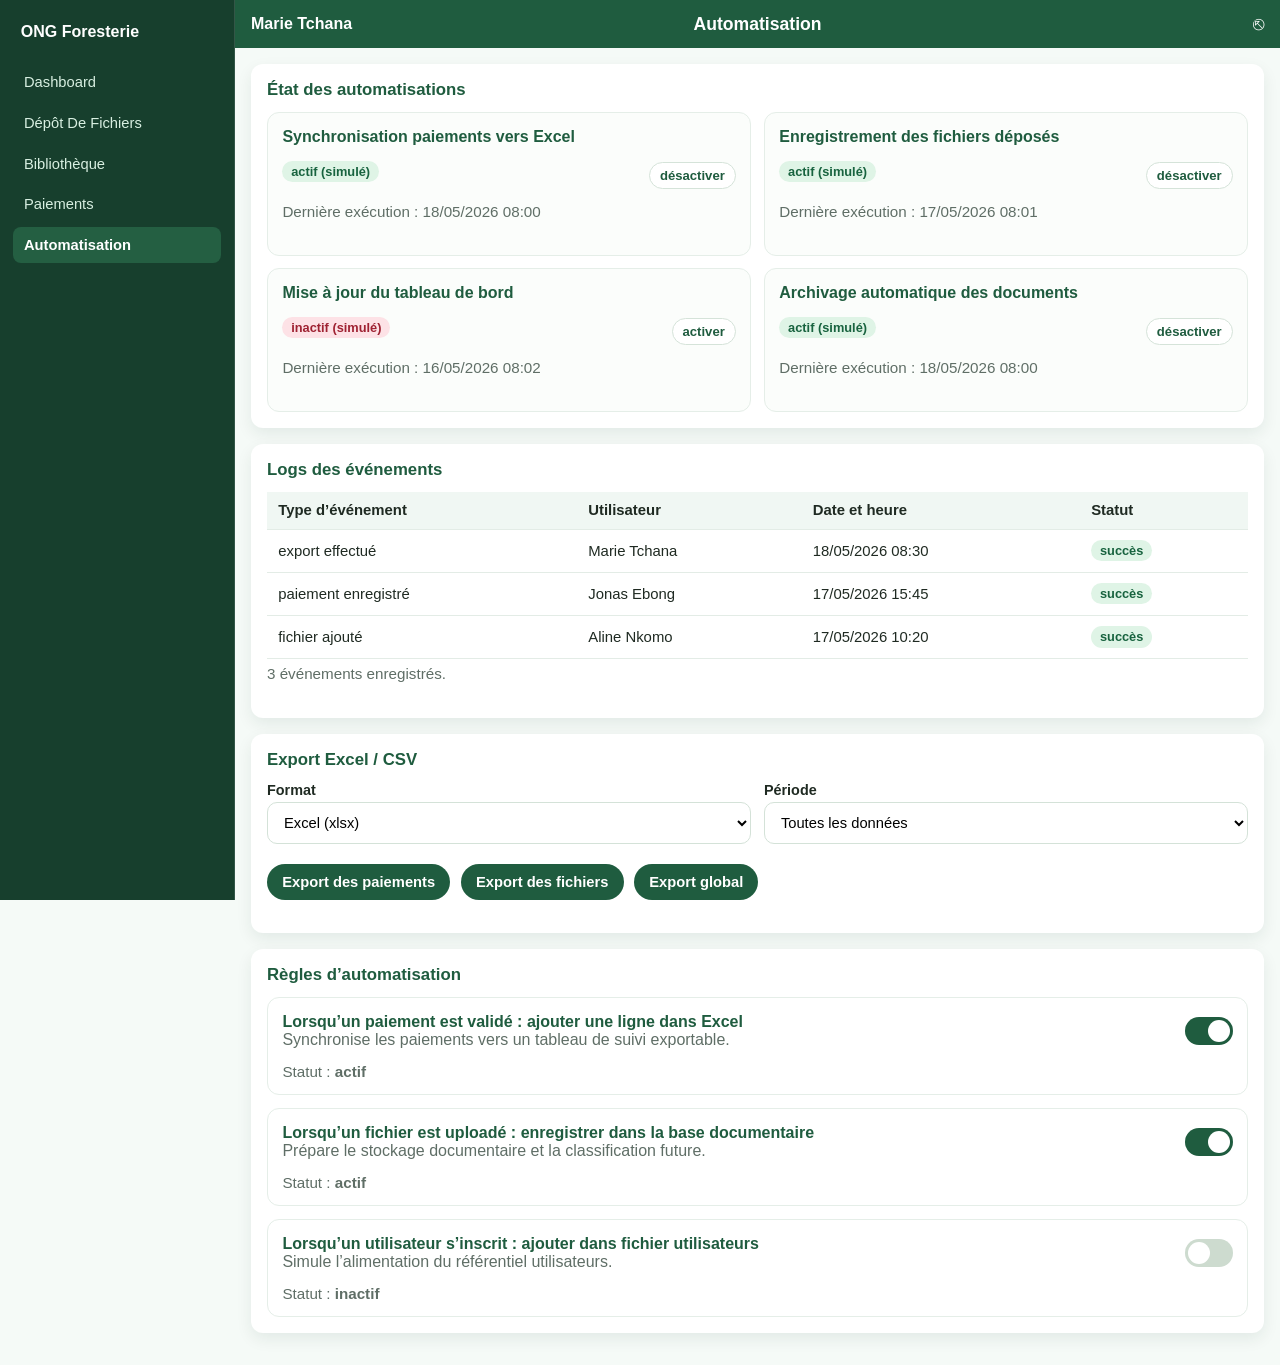
==== frontend/public/automatisation.html @ 804655b6 "ajout page automatisation.html" ====
<!doctype html>
<html lang="fr">
<head>
  <meta charset="UTF-8" />
  <meta name="viewport" content="width=device-width, initial-scale=1.0" />
  <title>ONG Foresterie - Automatisation</title>
  <link rel="stylesheet" href="../src/css/style.css" />
</head>
<body class="dashboard-page automation-page with-sidebar">
  <aside class="side-nav" aria-label="Navigation principale">
    <p class="side-nav-brand">ONG Foresterie</p>
    <nav class="side-nav-links">
      <a class="side-link" href="./dashboard.html">dashboard</a>
      <a class="side-link" href="./depot.html">dépôt de fichiers</a>
      <a class="side-link" href="./bibliotheque.html">bibliothèque</a>
      <a class="side-link" href="./paiements.html">paiements</a>
      <a class="side-link active" href="./automatisation.html">automatisation</a>
    </nav>
  </aside>

  <div class="app-main">
    <header class="topbar">
      <p class="topbar-user">Marie Tchana</p>
      <h1 class="topbar-title">Automatisation</h1>
      <a class="topbar-action" href="./index.html" aria-label="Déconnexion">⎋</a>
    </header>

    <main class="dashboard-layout automation-layout">
      <section class="section-block">
        <h2>État des automatisations</h2>
        <div id="automation-status-grid" class="automation-grid"></div>
      </section>

      <section class="section-block">
        <h2>Logs des événements</h2>
        <div class="table-wrap">
          <table class="admin-table" aria-label="Logs des automatisations">
            <thead>
              <tr>
                <th>Type d’événement</th>
                <th>Utilisateur</th>
                <th>Date et heure</th>
                <th>Statut</th>
              </tr>
            </thead>
            <tbody id="automation-logs-body"></tbody>
          </table>
        </div>
        <p class="subtitle" id="automation-logs-count"></p>
      </section>

      <section class="section-block">
        <h2>Export Excel / CSV</h2>
        <div class="automation-export">
          <div>
            <label for="export-type">Format</label>
            <select id="export-type">
              <option value="xlsx">Excel (xlsx)</option>
              <option value="csv">CSV</option>
            </select>
          </div>
          <div>
            <label for="export-period">Période</label>
            <select id="export-period">
              <option value="all">Toutes les données</option>
              <option value="7">7 derniers jours</option>
              <option value="30">30 derniers jours</option>
            </select>
          </div>
        </div>
        <div class="quick-actions automation-actions">
          <button class="quick-btn" type="button" data-export="payments">Export des paiements</button>
          <button class="quick-btn" type="button" data-export="files">Export des fichiers</button>
          <button class="quick-btn" type="button" data-export="global">Export global</button>
        </div>
        <p class="form-message" id="automation-export-message" aria-live="polite"></p>
      </section>

      <section class="section-block">
        <h2>Règles d’automatisation</h2>
        <div id="automation-rules-grid" class="automation-rules"></div>
      </section>
    </main>
  </div>

  <script src="../src/js/app.js"></script>
</body>
</html>
---- frontend/src/css/style.css ----
:root {
  --green-dark: #1f5c3f;
  --green-mid: #5f9a72;
  --green-light: #eef7f1;
  --text-dark: #1f2a22;
  --muted: #5f6e66;
  --white: #ffffff;
  --danger: #b02a37;
}

* {
  box-sizing: border-box;
}

body {
  margin: 0;
  font-family: Inter, Roboto, Arial, sans-serif;
  color: var(--text-dark);
}

.auth-page {
  min-height: 100vh;
  background: var(--green-light);
}

.auth-layout {
  min-height: 100vh;
  display: grid;
  place-items: center;
  padding: 1rem;
}

.auth-card {
  width: 100%;
  max-width: 420px;
  background: var(--white);
  border-radius: 14px;
  padding: 1.5rem;
  box-shadow: 0 8px 24px rgba(20, 52, 36, 0.12);
}

.logo-wrap {
  display: flex;
  align-items: center;
  gap: 0.65rem;
  margin-bottom: 1rem;
}

.logo-mark {
  width: 40px;
  height: 40px;
  border-radius: 999px;
  background: var(--green-dark);
  color: #fff;
  display: grid;
  place-items: center;
  font-size: 1.1rem;
}

.logo-text {
  margin: 0;
  font-weight: 700;
  color: var(--green-dark);
}

h1 {
  margin: 0;
  font-size: 1.5rem;
  color: var(--green-dark);
}

.subtitle {
  margin: 0.35rem 0 1.25rem;
  color: var(--muted);
  font-size: 0.95rem;
}

form {
  display: grid;
  gap: 0.75rem;
}

label {
  font-size: 0.9rem;
  font-weight: 600;
}

input {
  width: 100%;
  border: 1px solid #d4e2d8;
  border-radius: 10px;
  padding: 0.7rem 0.8rem;
  font-size: 0.95rem;
}

input:focus {
  outline: 2px solid rgba(95, 154, 114, 0.35);
  border-color: var(--green-mid);
}

button {
  margin-top: 0.45rem;
  border: none;
  border-radius: 999px;
  padding: 0.75rem 1rem;
  background: var(--green-dark);
  color: #fff;
  font-weight: 600;
  cursor: pointer;
}

button:hover {
  background: #174b33;
}

.muted-link {
  color: var(--green-mid);
  text-decoration: none;
  font-size: 0.9rem;
  width: fit-content;
}

.muted-link:hover {
  text-decoration: underline;
}

.form-message {
  min-height: 1.2em;
  margin: 0;
  font-size: 0.9rem;
  color: var(--danger);
}

.dashboard-page {
  min-height: 100vh;
  background: #f5faf7;
}

.automation-layout {
  display: grid;
  gap: 1rem;
}

.desktop-locked {
  overflow: hidden;
}

.desktop-access-blocker {
  position: fixed;
  inset: 0;
  z-index: 9999;
  display: grid;
  place-items: center;
  background: linear-gradient(180deg, rgba(238, 247, 241, 0.98), rgba(245, 250, 247, 0.98));
  backdrop-filter: blur(4px);
  padding: 1rem;
}

.desktop-access-card {
  width: 100%;
  max-width: 460px;
  background: #fff;
  border-radius: 16px;
  padding: 1.5rem;
  text-align: center;
  box-shadow: 0 16px 36px rgba(18, 49, 34, 0.16);
  border: 1px solid #e2ece5;
}

.desktop-access-icon {
  width: 64px;
  height: 64px;
  margin: 0 auto 0.9rem;
  border-radius: 999px;
  display: grid;
  place-items: center;
  background: var(--green-light);
  font-size: 1.8rem;
}

.desktop-access-card h2 {
  margin: 0 0 0.5rem;
  color: var(--green-dark);
}

.with-sidebar .app-main {
  margin-left: 235px;
}

.side-nav {
  position: fixed;
  top: 0;
  left: 0;
  bottom: 0;
  width: 235px;
  background: #173f2d;
  color: #fff;
  padding: 1rem 0.8rem;
  border-right: 1px solid rgba(255, 255, 255, 0.12);
}

.side-nav-brand {
  margin: 0 0 1rem;
  padding: 0.45rem 0.5rem;
  font-weight: 700;
  font-size: 1rem;
}

.side-nav-links {
  display: grid;
  gap: 0.3rem;
}

.side-link {
  display: block;
  text-decoration: none;
  color: #d8efe1;
  border-radius: 8px;
  padding: 0.62rem 0.7rem;
  font-size: 0.92rem;
  text-transform: capitalize;
}

.side-link:hover {
  background: rgba(255, 255, 255, 0.1);
}

.side-link.active {
  background: #245f42;
  color: #fff;
  font-weight: 700;
}

.topbar {
  position: sticky;
  top: 0;
  z-index: 5;
  display: grid;
  grid-template-columns: 1fr auto 1fr;
  align-items: center;
  gap: 0.75rem;
  background: var(--green-dark);
  color: #fff;
  padding: 0.85rem 1rem;
}

.topbar-user {
  margin: 0;
  font-weight: 600;
  justify-self: start;
}

.topbar-title {
  margin: 0;
  font-size: 1.1rem;
  color: #fff;
  text-align: center;
}

.topbar-action {
  justify-self: end;
  text-decoration: none;
  color: #fff;
  font-size: 1.2rem;
  line-height: 1;
}

.dashboard-layout {
  max-width: 1100px;
  margin: 1rem auto 0;
  padding: 0 1rem 2rem;
  display: grid;
  gap: 1rem;
}

.section-block {
  background: var(--white);
  border-radius: 12px;
  box-shadow: 0 6px 16px rgba(18, 49, 34, 0.08);
  padding: 1rem;
}

.section-block h2 {
  margin: 0 0 0.75rem;
  color: var(--green-dark);
  font-size: 1.05rem;
}

.stats-grid {
  display: grid;
  grid-template-columns: repeat(4, minmax(0, 1fr));
  gap: 0.75rem;
}

.metric-card {
  border: 1px solid #e0ede4;
  border-radius: 10px;
  padding: 0.85rem;
  background: #fbfdfb;
}

.metric-label {
  margin: 0;
  color: var(--muted);
  font-size: 0.9rem;
}

.metric-value {
  margin: 0.3rem 0 0;
  font-size: 1.35rem;
  font-weight: 700;
  color: var(--green-dark);
}

.activity-grid {
  display: grid;
  grid-template-columns: repeat(2, minmax(0, 1fr));
  gap: 1rem;
}

.admin-list {
  list-style: none;
  padding: 0;
  margin: 0;
  display: grid;
  gap: 0.55rem;
}

.admin-list li {
  border: 1px solid #e5eee8;
  border-radius: 8px;
  padding: 0.65rem 0.75rem;
  display: flex;
  justify-content: space-between;
  gap: 0.75rem;
  font-size: 0.93rem;
}

.quick-actions {
  display: flex;
  flex-wrap: wrap;
  gap: 0.65rem;
}

.quick-btn {
  text-decoration: none;
  background: var(--green-dark);
  color: #fff;
  border-radius: 999px;
  padding: 0.62rem 0.95rem;
  font-weight: 600;
  font-size: 0.92rem;
}

.quick-btn:hover {
  background: #174b33;
}

.automation-grid {
  display: grid;
  grid-template-columns: repeat(2, minmax(0, 1fr));
  gap: 0.8rem;
}

.automation-card {
  border: 1px solid #e5eee8;
  border-radius: 12px;
  padding: 0.9rem;
  background: #fbfdfb;
  display: grid;
  gap: 0.55rem;
}

.automation-card-title {
  margin: 0;
  color: var(--green-dark);
  font-weight: 700;
}

.automation-meta {
  display: flex;
  flex-wrap: wrap;
  gap: 0.5rem;
  align-items: center;
  justify-content: space-between;
}

.automation-status {
  display: inline-flex;
  padding: 0.2rem 0.55rem;
  border-radius: 999px;
  font-size: 0.8rem;
  font-weight: 700;
}

.automation-status.active {
  background: #dff4e6;
  color: #18633f;
}

.automation-status.inactive {
  background: #fde2e6;
  color: #9f2232;
}

.automation-switch {
  width: fit-content;
}

.automation-export {
  display: grid;
  grid-template-columns: repeat(2, minmax(0, 1fr));
  gap: 0.8rem;
  margin-bottom: 0.8rem;
}

.automation-export > div {
  display: grid;
  gap: 0.3rem;
}

.automation-actions {
  margin-top: 0.2rem;
}

.automation-rules {
  display: grid;
  gap: 0.8rem;
}

.automation-rule {
  border: 1px solid #e5eee8;
  border-radius: 12px;
  padding: 0.9rem;
  display: grid;
  gap: 0.55rem;
  background: #fff;
}

.automation-rule-top {
  display: flex;
  justify-content: space-between;
  gap: 0.75rem;
  align-items: center;
}

.automation-rule-desc {
  margin: 0;
  color: var(--muted);
}

.toggle-switch {
  position: relative;
  display: inline-block;
  width: 48px;
  height: 28px;
}

.toggle-switch input {
  opacity: 0;
  width: 0;
  height: 0;
}

.toggle-slider {
  position: absolute;
  cursor: pointer;
  inset: 0;
  background-color: #cddbcf;
  transition: 0.2s;
  border-radius: 999px;
}

.toggle-slider:before {
  content: '';
  position: absolute;
  height: 22px;
  width: 22px;
  left: 3px;
  bottom: 3px;
  background: white;
  transition: 0.2s;
  border-radius: 50%;
}

.toggle-switch input:checked + .toggle-slider {
  background: var(--green-dark);
}

.toggle-switch input:checked + .toggle-slider:before {
  transform: translateX(20px);
}

.automation-rule .subtitle {
  margin-bottom: 0;
}

.library-filters {
  display: grid;
  grid-template-columns: 2fr repeat(3, 1fr);
  gap: 0.75rem;
  margin-bottom: 0.9rem;
}

.library-filters div {
  display: grid;
  gap: 0.3rem;
}

select {
  width: 100%;
  border: 1px solid #d4e2d8;
  border-radius: 10px;
  padding: 0.68rem 0.75rem;
  font-size: 0.92rem;
  background: #fff;
}

.table-wrap {
  overflow-x: auto;
}

.admin-table {
  width: 100%;
  border-collapse: collapse;
  min-width: 760px;
  font-size: 0.93rem;
}

.admin-table thead {
  background: #f0f7f3;
}

.admin-table th,
.admin-table td {
  text-align: left;
  border-bottom: 1px solid #e3ece6;
  padding: 0.65rem 0.7rem;
}

.table-actions {
  display: flex;
  flex-wrap: wrap;
  gap: 0.35rem;
}

.table-btn {
  border: 1px solid #d5e3d9;
  border-radius: 999px;
  background: #fff;
  color: var(--green-dark);
  padding: 0.32rem 0.62rem;
  font-size: 0.82rem;
  cursor: pointer;
}

.table-btn:hover {
  background: #eef7f1;
}

.table-empty {
  text-align: center;
  color: var(--muted);
  font-style: italic;
}

.payment-form {
  display: grid;
  grid-template-columns: repeat(2, minmax(0, 1fr));
  gap: 0.8rem;
}

.payment-form div {
  display: grid;
  gap: 0.3rem;
}

.payment-form button,
.payment-form .form-message {
  grid-column: 1 / -1;
}

.status-pill {
  display: inline-flex;
  align-items: center;
  border-radius: 999px;
  padding: 0.2rem 0.55rem;
  font-size: 0.8rem;
  font-weight: 600;
}

.status-paid {
  background: #dff4e6;
  color: #18633f;
}

.status-pending {
  background: #fff1cc;
  color: #946200;
}

.status-failed {
  background: #fde2e6;
  color: #9f2232;
}

.payment-link-builder {
  display: grid;
  grid-template-columns: 1fr 1fr;
  gap: 0.8rem;
}

.payment-link-builder > div {
  display: grid;
  gap: 0.3rem;
}

.payment-link-builder button {
  grid-column: 1 / -1;
  width: fit-content;
}

.payment-link-output-wrap {
  grid-column: 1 / -1;
}

.payment-link-output-wrap .quick-btn {
  margin-top: 0.55rem;
  display: inline-flex;
}

.paid-item {
  display: flex;
  justify-content: space-between;
  gap: 0.75rem;
}

.payment-link-card {
  max-width: 520px;
}

.checkout-layout {
  display: grid;
  grid-template-columns: 1.4fr 1fr;
  gap: 1rem;
}

.checkout-main,
.checkout-summary {
  border: 1px solid #e5eee8;
  border-radius: 10px;
  padding: 0.9rem;
}

.checkout-form {
  display: grid;
  gap: 0.75rem;
}

.checkout-form > div {
  display: grid;
  gap: 0.3rem;
}

.checkout-inline-grid {
  display: grid;
  grid-template-columns: 1fr 1fr;
  gap: 0.65rem;
}

.checkout-consent {
  display: flex;
  align-items: center;
  gap: 0.45rem;
  font-size: 0.9rem;
}

.checkout-consent input {
  width: auto;
}

.checkout-summary h3 {
  margin-top: 0;
  color: var(--green-dark);
}

.checkout-summary hr {
  border: none;
  border-top: 1px solid #e5eee8;
  margin: 0.85rem 0;
}

button:disabled {
  opacity: 0.75;
  cursor: not-allowed;
}

.upload-form {
  display: grid;
  gap: 0.8rem;
}

.drop-zone {
  border: 2px dashed #b8d4c2;
  border-radius: 12px;
  padding: 1.2rem;
  text-align: center;
  background: #f8fcf9;
  transition: all 0.2s ease;
}

.drop-zone-active {
  border-color: var(--green-mid);
  background: #ecf7f0;
}

.drop-zone-title {
  margin: 0;
  font-weight: 700;
  color: var(--green-dark);
}

.drop-zone-subtitle {
  margin: 0.2rem 0 0.8rem;
  color: var(--muted);
  font-size: 0.9rem;
}

.upload-history-item {
  align-items: center;
}

.upload-history-item small {
  color: var(--muted);
}

@media (max-width: 480px) {
  .auth-card {
    padding: 1.1rem;
    border-radius: 12px;
  }
}

@media (max-width: 900px) {
  .side-nav {
    position: static;
    width: 100%;
    border-right: 0;
    border-bottom: 1px solid rgba(255, 255, 255, 0.12);
  }

  .with-sidebar .app-main {
    margin-left: 0;
  }

  .side-nav-links {
    grid-template-columns: repeat(2, minmax(0, 1fr));
  }

  .stats-grid {
    grid-template-columns: repeat(2, minmax(0, 1fr));
  }

  .activity-grid {
    grid-template-columns: 1fr;
  }

  .library-filters {
    grid-template-columns: 1fr 1fr;
  }

  .payment-form {
    grid-template-columns: 1fr;
  }

  .payment-link-builder {
    grid-template-columns: 1fr;
  }

  .checkout-layout {
    grid-template-columns: 1fr;
  }

  .checkout-inline-grid {
    grid-template-columns: 1fr;
  }

  .automation-grid,
  .automation-export {
    grid-template-columns: 1fr;
  }
}

@media (max-width: 620px) {
  .side-nav-links {
    grid-template-columns: 1fr;
  }

  .topbar {
    grid-template-columns: 1fr auto;
    grid-template-areas:
      "user action"
      "title title";
  }

  .topbar-user {
    grid-area: user;
  }

  .topbar-title {
    grid-area: title;
    text-align: left;
    font-size: 1rem;
  }

  .topbar-action {
    grid-area: action;
  }

  .library-filters {
    grid-template-columns: 1fr;
  }
}
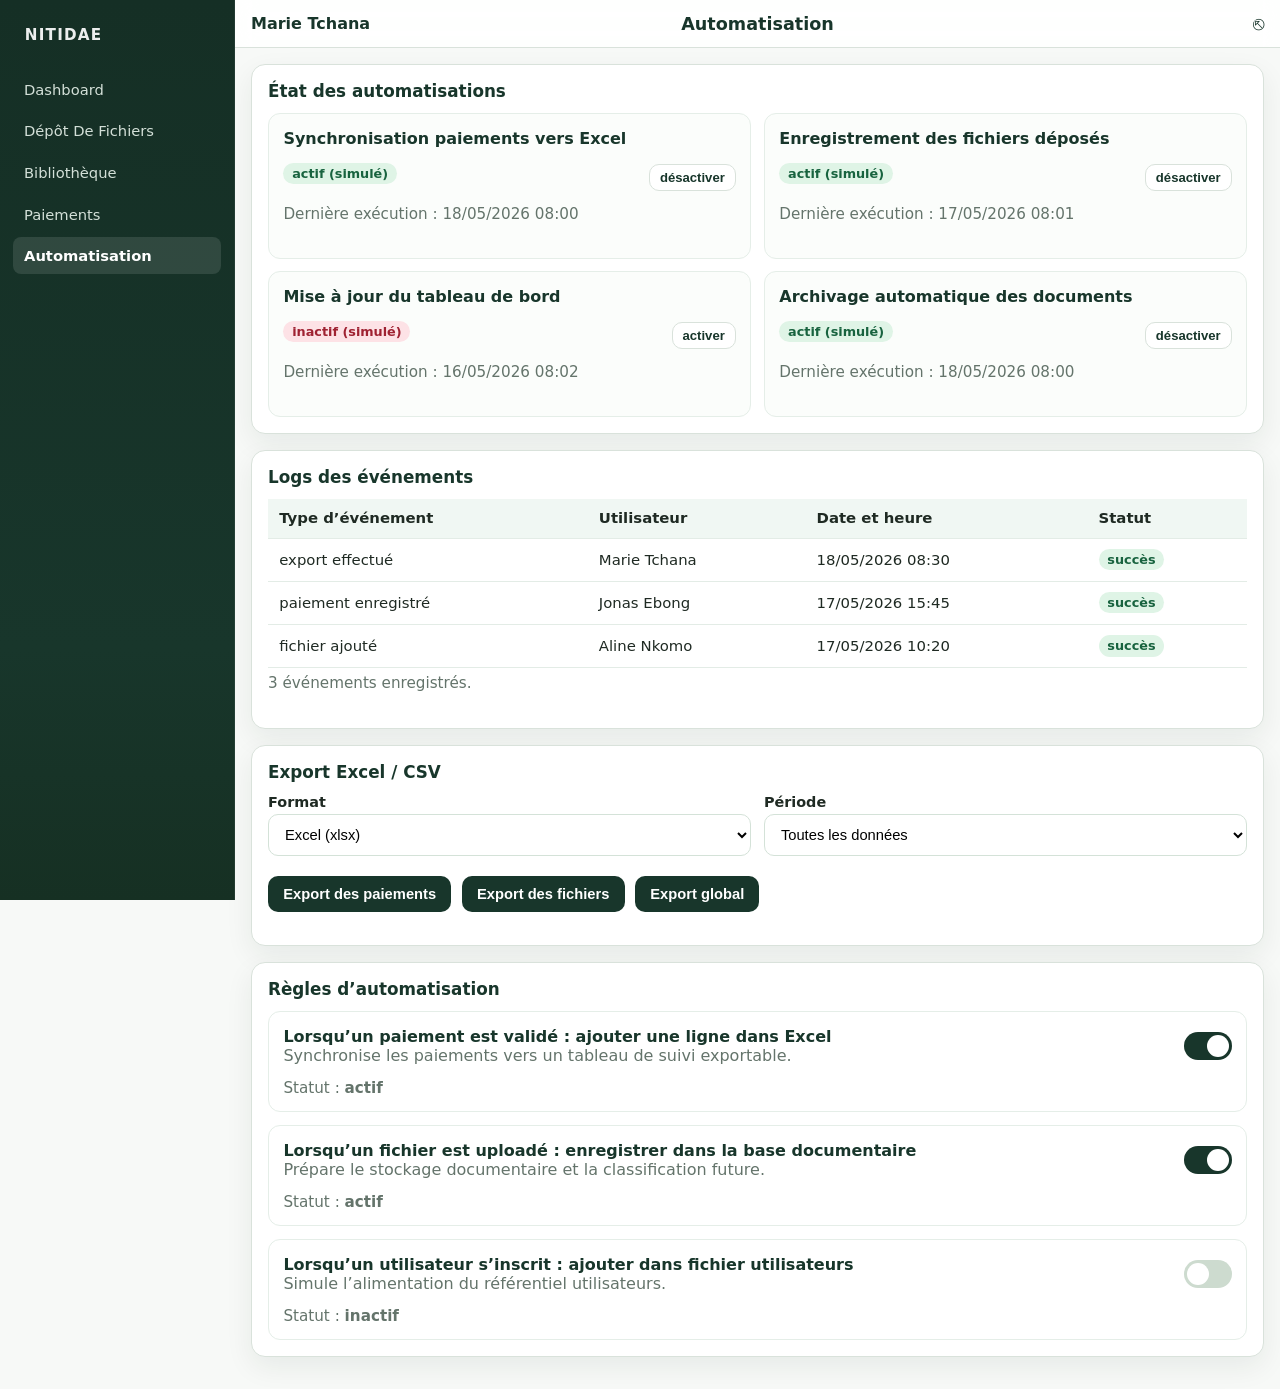
==== commit c1bc06b7: "ajout page automatisation.html" ====
--- a/frontend/public/automatisation.html
+++ b/frontend/public/automatisation.html
@@ -3,12 +3,12 @@
 <head>
   <meta charset="UTF-8" />
   <meta name="viewport" content="width=device-width, initial-scale=1.0" />
-  <title>ONG Foresterie - Automatisation</title>
+  <title>Nitidae - Automatisation</title>
   <link rel="stylesheet" href="../src/css/style.css" />
 </head>
 <body class="dashboard-page automation-page with-sidebar">
   <aside class="side-nav" aria-label="Navigation principale">
-    <p class="side-nav-brand">ONG Foresterie</p>
+    <p class="side-nav-brand">Nitidae</p>
     <nav class="side-nav-links">
       <a class="side-link" href="./dashboard.html">dashboard</a>
       <a class="side-link" href="./depot.html">dépôt de fichiers</a>
--- a/frontend/src/css/style.css
+++ b/frontend/src/css/style.css
@@ -1,9 +1,12 @@
 :root {
-  --green-dark: #1f5c3f;
-  --green-mid: #5f9a72;
-  --green-light: #eef7f1;
-  --text-dark: #1f2a22;
-  --muted: #5f6e66;
+  --green-dark: #18362b;
+  --green-mid: #4f7461;
+  --green-light: #eef3ee;
+  --surface: #ffffff;
+  --surface-alt: #f7f9f7;
+  --text-dark: #1f2a23;
+  --muted: #64746b;
+  --line: #d9e2db;
   --white: #ffffff;
   --danger: #b02a37;
 }
@@ -14,13 +17,16 @@
 
 body {
   margin: 0;
-  font-family: Inter, Roboto, Arial, sans-serif;
+  font-family: Inter, Roboto, system-ui, -apple-system, BlinkMacSystemFont, "Segoe UI", sans-serif;
   color: var(--text-dark);
+  background: var(--surface-alt);
 }
 
 .auth-page {
   min-height: 100vh;
-  background: var(--green-light);
+  background:
+    radial-gradient(circle at top left, rgba(79, 116, 97, 0.08), transparent 34%),
+    linear-gradient(180deg, #f8faf8, var(--green-light));
 }
 
 .auth-layout {
@@ -34,9 +40,10 @@
   width: 100%;
   max-width: 420px;
   background: var(--white);
-  border-radius: 14px;
+  border-radius: 16px;
   padding: 1.5rem;
-  box-shadow: 0 8px 24px rgba(20, 52, 36, 0.12);
+  box-shadow: 0 18px 40px rgba(18, 44, 34, 0.12);
+  border: 1px solid rgba(216, 227, 219, 0.9);
 }
 
 .logo-wrap {
@@ -47,20 +54,39 @@
 }
 
 .logo-mark {
-  width: 40px;
-  height: 40px;
-  border-radius: 999px;
-  background: var(--green-dark);
+  width: 44px;
+  height: 44px;
+  border-radius: 12px;
+  background: linear-gradient(135deg, var(--green-dark), #244c3d);
   color: #fff;
   display: grid;
   place-items: center;
-  font-size: 1.1rem;
+  font-size: 1rem;
+  font-weight: 800;
+  letter-spacing: 0.02em;
+  box-shadow: inset 0 0 0 1px rgba(255, 255, 255, 0.08);
+}
+
+.logo-wording {
+  display: grid;
+  gap: 0.1rem;
 }
 
 .logo-text {
   margin: 0;
   font-weight: 700;
   color: var(--green-dark);
+  font-size: 1.05rem;
+  letter-spacing: 0.02em;
+  text-transform: none;
+}
+
+.logo-subtext {
+  margin: 0;
+  color: var(--muted);
+  font-size: 0.78rem;
+  letter-spacing: 0.04em;
+  text-transform: uppercase;
 }
 
 h1 {
@@ -87,10 +113,11 @@
 
 input {
   width: 100%;
-  border: 1px solid #d4e2d8;
+  border: 1px solid var(--line);
   border-radius: 10px;
-  padding: 0.7rem 0.8rem;
+  padding: 0.78rem 0.85rem;
   font-size: 0.95rem;
+  background: #fff;
 }
 
 input:focus {
@@ -101,16 +128,18 @@
 button {
   margin-top: 0.45rem;
   border: none;
-  border-radius: 999px;
+  border-radius: 10px;
   padding: 0.75rem 1rem;
   background: var(--green-dark);
   color: #fff;
   font-weight: 600;
   cursor: pointer;
+  transition: transform 0.15s ease, background 0.15s ease;
 }
 
 button:hover {
-  background: #174b33;
+  background: #10271f;
+  transform: translateY(-1px);
 }
 
 .muted-link {
@@ -133,7 +162,7 @@
 
 .dashboard-page {
   min-height: 100vh;
-  background: #f5faf7;
+  background: var(--surface-alt);
 }
 
 .automation-layout {
@@ -193,17 +222,20 @@
   left: 0;
   bottom: 0;
   width: 235px;
-  background: #173f2d;
+  background: linear-gradient(180deg, #152f25, #18362b 72%, #163023);
   color: #fff;
   padding: 1rem 0.8rem;
-  border-right: 1px solid rgba(255, 255, 255, 0.12);
+  border-right: 1px solid rgba(255, 255, 255, 0.06);
 }
 
 .side-nav-brand {
   margin: 0 0 1rem;
-  padding: 0.45rem 0.5rem;
+  padding: 0.65rem 0.75rem;
   font-weight: 700;
-  font-size: 1rem;
+  font-size: 0.95rem;
+  letter-spacing: 0.08em;
+  text-transform: uppercase;
+  color: rgba(255, 255, 255, 0.92);
 }
 
 .side-nav-links {
@@ -214,7 +246,7 @@
 .side-link {
   display: block;
   text-decoration: none;
-  color: #d8efe1;
+  color: rgba(228, 239, 231, 0.92);
   border-radius: 8px;
   padding: 0.62rem 0.7rem;
   font-size: 0.92rem;
@@ -222,11 +254,11 @@
 }
 
 .side-link:hover {
-  background: rgba(255, 255, 255, 0.1);
+  background: rgba(255, 255, 255, 0.08);
 }
 
 .side-link.active {
-  background: #245f42;
+  background: rgba(255, 255, 255, 0.11);
   color: #fff;
   font-weight: 700;
 }
@@ -239,7 +271,9 @@
   grid-template-columns: 1fr auto 1fr;
   align-items: center;
   gap: 0.75rem;
-  background: var(--green-dark);
+  background: rgba(255, 255, 255, 0.88);
+  backdrop-filter: blur(10px);
+  border-bottom: 1px solid var(--line);
   color: #fff;
   padding: 0.85rem 1rem;
 }
@@ -248,19 +282,20 @@
   margin: 0;
   font-weight: 600;
   justify-self: start;
+  color: var(--green-dark);
 }
 
 .topbar-title {
   margin: 0;
   font-size: 1.1rem;
-  color: #fff;
+  color: var(--green-dark);
   text-align: center;
 }
 
 .topbar-action {
   justify-self: end;
   text-decoration: none;
-  color: #fff;
+  color: var(--green-dark);
   font-size: 1.2rem;
   line-height: 1;
 }
@@ -275,8 +310,9 @@
 
 .section-block {
   background: var(--white);
-  border-radius: 12px;
-  box-shadow: 0 6px 16px rgba(18, 49, 34, 0.08);
+  border-radius: 14px;
+  box-shadow: 0 10px 28px rgba(18, 44, 34, 0.07);
+  border: 1px solid var(--line);
   padding: 1rem;
 }
 
@@ -293,10 +329,10 @@
 }
 
 .metric-card {
-  border: 1px solid #e0ede4;
+  border: 1px solid var(--line);
   border-radius: 10px;
   padding: 0.85rem;
-  background: #fbfdfb;
+  background: #fbfcfb;
 }
 
 .metric-label {
@@ -327,7 +363,7 @@
 }
 
 .admin-list li {
-  border: 1px solid #e5eee8;
+  border: 1px solid var(--line);
   border-radius: 8px;
   padding: 0.65rem 0.75rem;
   display: flex;
@@ -346,7 +382,7 @@
   text-decoration: none;
   background: var(--green-dark);
   color: #fff;
-  border-radius: 999px;
+  border-radius: 10px;
   padding: 0.62rem 0.95rem;
   font-weight: 600;
   font-size: 0.92rem;
@@ -545,8 +581,8 @@
 }
 
 .table-btn {
-  border: 1px solid #d5e3d9;
-  border-radius: 999px;
+  border: 1px solid var(--line);
+  border-radius: 10px;
   background: #fff;
   color: var(--green-dark);
   padding: 0.32rem 0.62rem;
@@ -701,11 +737,11 @@
 }
 
 .drop-zone {
-  border: 2px dashed #b8d4c2;
+  border: 2px dashed #b7c7bd;
   border-radius: 12px;
   padding: 1.2rem;
   text-align: center;
-  background: #f8fcf9;
+  background: #fafcfa;
   transition: all 0.2s ease;
 }
 
